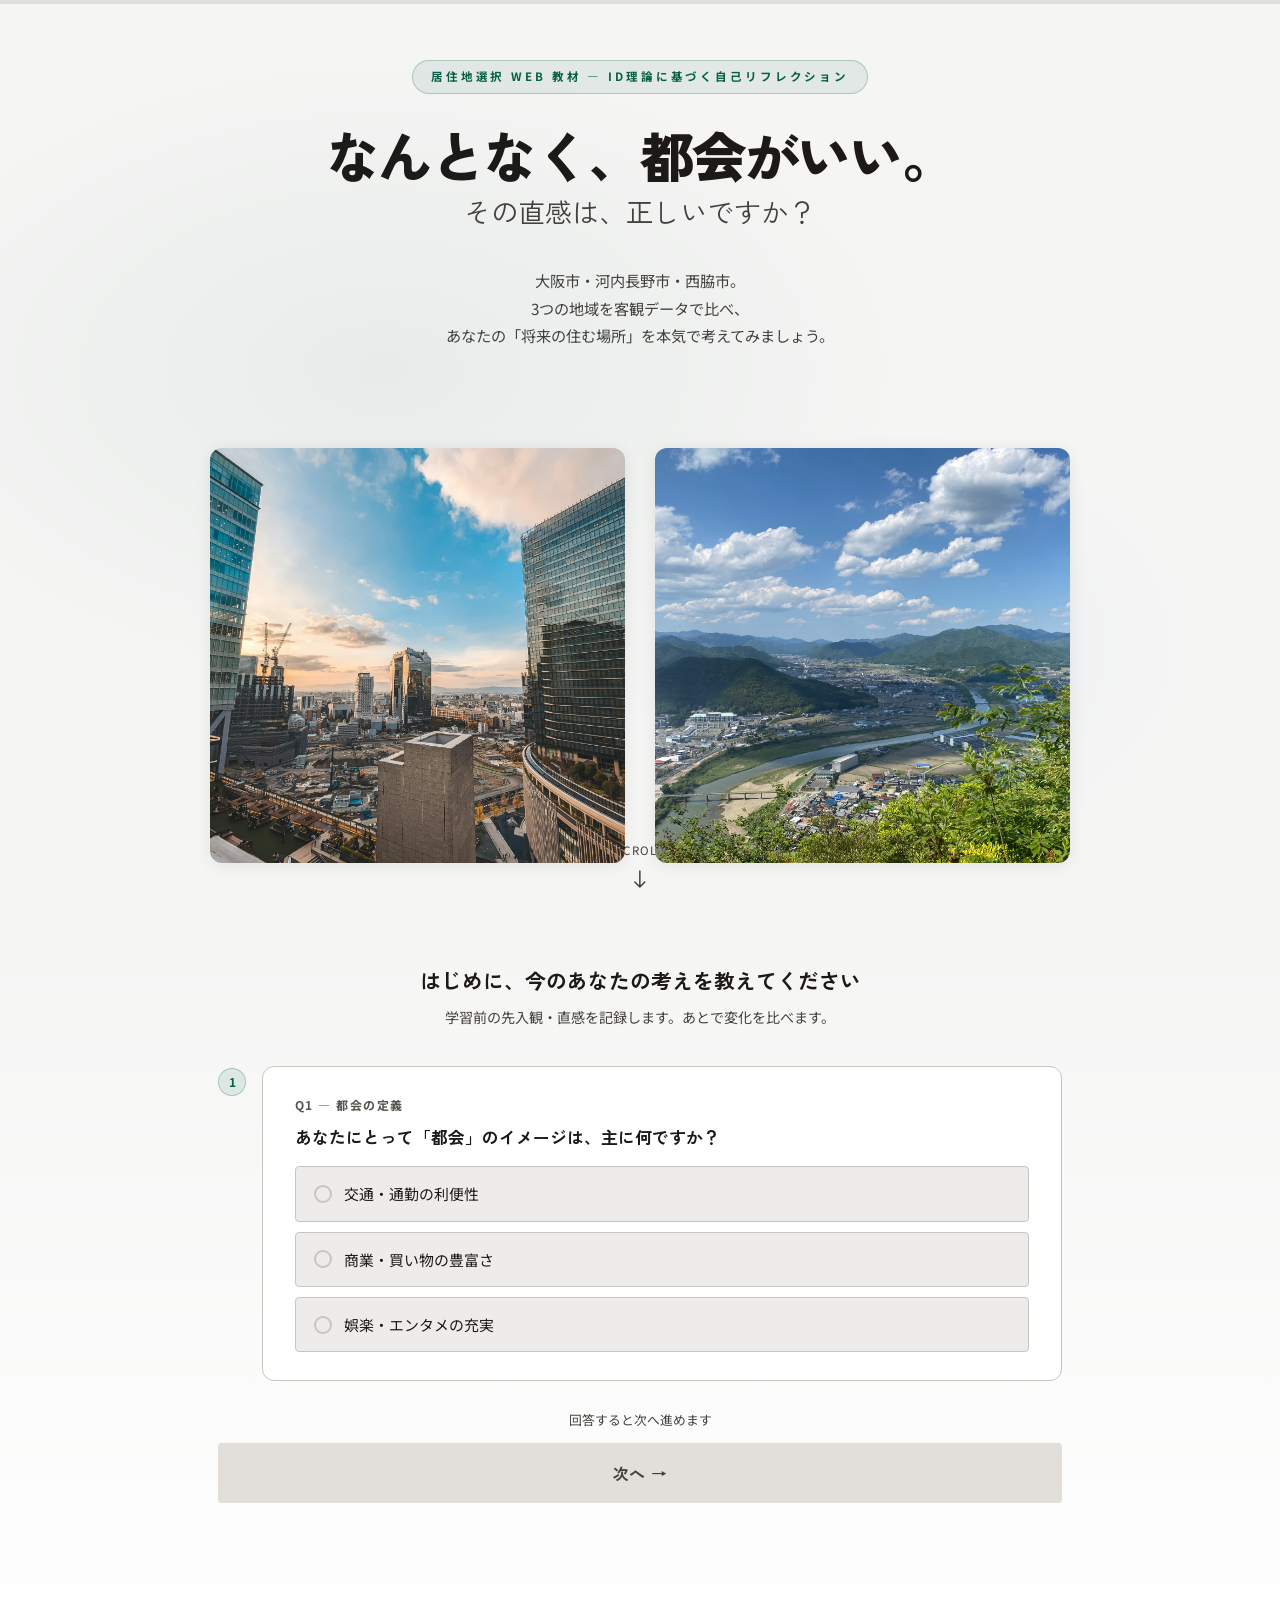
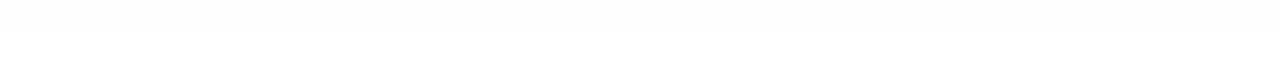
==== ch1.html @ da973bf9 "はじめてのコミット" ====
<!DOCTYPE html>
<html lang="ja">
<head>
<meta charset="UTF-8">
<meta name="viewport" content="width=device-width, initial-scale=1.0">
<title>第1章：3つの地域を知る | 居住地選択シミュレーション</title>
<link rel="stylesheet" href="style.css">
<style>
.timer-badge {
  display: inline-flex;
  align-items: center;
  gap: 6px;
  background: rgba(245,200,66,0.1);
  border: 1px solid rgba(245,200,66,0.3);
  color: var(--c-gold);
  font-size: 0.78rem;
  font-weight: 700;
  padding: 5px 14px;
  border-radius: 20px;
  margin-top: 14px;
}
#timer-count {
  font-family: 'Zen Kaku Gothic New', sans-serif;
  font-size: 1rem;
}

.city-detail-section { margin-bottom: 28px; }
.city-detail-section h3 {
  font-family: 'Zen Kaku Gothic New', sans-serif;
  font-size: 1rem;
  font-weight: 900;
  margin-bottom: 14px;
  display: flex;
  align-items: center;
  gap: 10px;
}
.dot-osaka { width:10px; height:10px; border-radius:50%; background:var(--c-osaka); flex-shrink:0; }
.dot-kawachi { width:10px; height:10px; border-radius:50%; background:var(--c-kawachi); flex-shrink:0; }
.dot-nishiwaki { width:10px; height:10px; border-radius:50%; background:var(--c-nishiwaki); flex-shrink:0; }

.stat-row {
  display: flex;
  align-items: center;
  gap: 10px;
  padding: 9px 0;
  border-bottom: 1px solid var(--c-border);
  font-size: 0.88rem;
}
.stat-row:last-child { border-bottom: none; }
.stat-row .s-label { color: var(--c-text-muted); font-size: 0.8rem; width: 120px; flex-shrink: 0; }
.stat-row .s-val { font-weight: 500; flex: 1; }
.stat-row .s-pill {
  font-size: 0.72rem;
  font-weight: 700;
  padding: 2px 10px;
  border-radius: 10px;
}
.pill-high { background: rgba(255,107,107,0.15); color: var(--c-accent2); }
.pill-mid  { background: rgba(78,205,196,0.15); color: var(--c-kawachi); }
.pill-low  { background: rgba(168,224,99,0.15); color: var(--c-nishiwaki); }

.section-divider {
  border: none;
  border-top: 1px solid var(--c-border);
  margin: 24px 0;
}

.progress-note {
  text-align: center;
  font-size: 0.8rem;
  color: var(--c-text-muted);
  margin-top: 16px;
}

.ch1-tabs {
  display: flex;
  gap: 8px;
  flex-wrap: wrap;
  margin-bottom: 16px;
}
.ch1-tab {
  padding: 7px 16px;
  background: var(--c-surface2);
  border: 1.5px solid var(--c-border);
  border-radius: 20px;
  color: var(--c-text-muted);
  font-size: 0.82rem;
  font-weight: 700;
  cursor: pointer;
  transition: all 0.2s;
}
.ch1-tab:hover { border-color: var(--c-accent); color: var(--c-accent); }
.ch1-tab.active {
  border-color: var(--c-accent);
  color: var(--c-accent);
  background: rgba(91,140,255,0.1);
}

.predict-result-box {
  border-radius: var(--r-sm);
  padding: 14px 18px;
  font-size: 0.9rem;
  line-height: 1.7;
  animation: fadeSlideIn 0.35s ease;
}
.predict-correct {
  background: rgba(62,201,176,0.1);
  border: 1px solid rgba(62,201,176,0.3);
}
.predict-incorrect {
  background: rgba(255,104,104,0.08);
  border: 1px solid rgba(255,104,104,0.2);
}
.predict-result-box .p-title {
  font-weight: 900;
  font-size: 0.95rem;
  margin-bottom: 6px;
}
.next-teaser {
  background: rgba(91,140,255,0.06);
  border: 1px solid rgba(91,140,255,0.2);
  border-radius: var(--r-sm);
  padding: 16px 20px;
  margin: 20px 0;
  font-size: 0.88rem;
  line-height: 1.75;
}
.next-teaser .nt-label {
  font-size: 0.72rem;
  font-weight: 700;
  letter-spacing: 0.1em;
  color: var(--c-accent);
  margin-bottom: 6px;
  text-transform: uppercase;
}
@keyframes fadeSlideIn {
  from { opacity: 0; transform: translateY(8px); }
  to   { opacity: 1; transform: translateY(0); }
}
</style>
</head>
<body>

<div class="progress-bar"><div class="progress-fill" style="width:16%"></div></div>

<div class="chapter-header">
  <div class="chapter-tag">Chapter 1</div>
  <h1 class="chapter-title">3つの地域を<span>フラットに知る</span></h1>
  <p class="chapter-desc">先入観を交えず、まずは客観的なデータを確認しましょう。</p>
  <div class="timer-badge">
    <svg width="14" height="14" viewBox="0 0 24 24" fill="none" stroke="currentColor" stroke-width="2"><circle cx="12" cy="12" r="10"/><polyline points="12 6 12 12 16 14"/></svg>
    <span>読了まで</span>
    <span id="timer-count">10</span>
    <span>秒</span>
  </div>
</div>

<div class="container">

  <!-- 直感クイズ -->
  <div class="card" id="predict-card">
    <div class="card-label">直感チェック — まず予測してみよう</div>
    <h3>3都市のうち、<strong>社会人の平均年収が最も高い</strong>のはどこだと思いますか？</h3>
    <p style="color:var(--c-text-muted);font-size:0.85rem;margin-bottom:16px;">データを見る前に、直感で答えてください。</p>
    <div class="quiz-options" id="predict-btns">
      <button class="quiz-btn" id="pred_osaka"><span class="quiz-icon"></span>大阪市</button>
      <button class="quiz-btn" id="pred_kawachi"><span class="quiz-icon"></span>河内長野市</button>
      <button class="quiz-btn" id="pred_nishiwaki"><span class="quiz-icon"></span>西脇市</button>
    </div>
    <div id="predict-result" style="display:none;margin-top:16px;" aria-live="polite" aria-atomic="true"></div>
  </div>

  <!-- CITY GRID -->
  <div class="city-grid" id="city-grid-section">
    <!-- 大阪市 -->
    <div class="city-card osaka">
      <h3>大阪市</h3>
      <span class="city-tag">都市型 — 利便性特化</span>
      <div class="city-stat"><span class="stat-label">人口</span><span class="stat-val">約281万人</span></div>
      <div class="city-stat"><span class="stat-label">家賃（1R）</span><span class="stat-val">約4.2万円</span></div>
      <div class="city-stat"><span class="stat-label">交通</span><span class="stat-val">電車 数分間隔</span></div>
      <div class="city-stat"><span class="stat-label">高齢化率</span><span class="stat-val">24.7%</span></div>
      <a href="https://www.city.osaka.lg.jp/" target="_blank" rel="noopener" class="city-link">
        大阪市公式HP
        <svg width="11" height="11" viewBox="0 0 24 24" fill="none" stroke="currentColor" stroke-width="2.5"><path d="M18 13v6a2 2 0 0 1-2 2H5a2 2 0 0 1-2-2V8a2 2 0 0 1 2-2h6M15 3h6v6M10 14L21 3"/></svg>
      </a>
    </div>

    <!-- 河内長野市 -->
    <div class="city-card kawachi">
      <h3>河内長野市</h3>
      <span class="city-tag">バランス型</span>
      <div class="city-stat"><span class="stat-label">人口</span><span class="stat-val">約9.6万人</span></div>
      <div class="city-stat"><span class="stat-label">家賃（1R）</span><span class="stat-val">約3.0万円</span></div>
      <div class="city-stat"><span class="stat-label">交通</span><span class="stat-val">主要駅まで30分</span></div>
      <div class="city-stat"><span class="stat-label">高齢化率</span><span class="stat-val">37.4%</span></div>
      <a href="https://www.city.kawachinagano.lg.jp/" target="_blank" rel="noopener" class="city-link">
        河内長野市公式HP
        <svg width="11" height="11" viewBox="0 0 24 24" fill="none" stroke="currentColor" stroke-width="2.5"><path d="M18 13v6a2 2 0 0 1-2 2H5a2 2 0 0 1-2-2V8a2 2 0 0 1 2-2h6M15 3h6v6M10 14L21 3"/></svg>
      </a>
    </div>

    <!-- 西脇市 -->
    <div class="city-card nishiwaki">
      <h3>西脇市</h3>
      <span class="city-tag">自然・環境重視型</span>
      <div class="city-stat"><span class="stat-label">人口</span><span class="stat-val">約3.7万人</span></div>
      <div class="city-stat"><span class="stat-label">家賃（1R）</span><span class="stat-val">約2.0万円</span></div>
      <div class="city-stat"><span class="stat-label">交通</span><span class="stat-val">車必須・高速バスあり</span></div>
      <div class="city-stat"><span class="stat-label">高齢化率</span><span class="stat-val">35.0%</span></div>
      <a href="https://www.city.nishiwaki.lg.jp/" target="_blank" rel="noopener" class="city-link">
        西脇市公式HP
        <svg width="11" height="11" viewBox="0 0 24 24" fill="none" stroke="currentColor" stroke-width="2.5"><path d="M18 13v6a2 2 0 0 1-2 2H5a2 2 0 0 1-2-2V8a2 2 0 0 1 2-2h6M15 3h6v6M10 14L21 3"/></svg>
      </a>
    </div>
  </div>

  <hr class="section-divider">

  <!-- 詳細比較 -->
  <div class="card">
    <div class="card-label">詳細比較</div>
    <h3>主要指標を並べてみると</h3>
    <table class="data-table">
      <thead>
        <tr>
          <th>指標</th>
          <th style="color:var(--c-osaka)">大阪市</th>
          <th style="color:var(--c-kawachi)">河内長野市</th>
          <th style="color:var(--c-nishiwaki)">西脇市</th>
        </tr>
      </thead>
      <tbody>
        <tr>
          <td>平均年収</td>
          <td>442万円</td>
          <td>486万円</td>
          <td>473万円</td>
        </tr>
        <tr>
          <td>家賃（1R目安）</td>
          <td>約4.2万円</td>
          <td>約3.0万円</td>
          <td>約2.0万円</td>
        </tr>
        <tr>
          <td>消費支出（年）</td>
          <td>181万円</td>
          <td>169万円</td>
          <td>136万円</td>
        </tr>
        <tr>
          <td>事業所数</td>
          <td>34,597社</td>
          <td>523社</td>
          <td>448社</td>
        </tr>
        <tr>
          <td>病院施設数</td>
          <td>173施設</td>
          <td>8施設</td>
          <td>2施設</td>
        </tr>
        <tr>
          <td>有効求人倍率</td>
          <td>—</td>
          <td>—</td>
          <td>1.79倍</td>
        </tr>
      </tbody>
    </table>
    <div class="callout">
      これはあくまで<strong>フラットな数字の羅列</strong>です。良い・悪いの判断はまだしないでください。次の章で、この数字が「生活」にどう影響するかを一緒に考えます。
    </div>
  </div>

  <!-- 財務比較チャート -->
  <div class="card">
    <div class="card-label">財務データ可視化</div>
    <h3>数字をグラフで見る</h3>
    <div class="ch1-tabs" id="ch1-tabs">
      <button class="ch1-tab active" data-metric="0">年収</button>
      <button class="ch1-tab" data-metric="1">月額家賃</button>
      <button class="ch1-tab" data-metric="2">消費支出（年）</button>
    </div>
    <div id="ch1-chart"></div>
    <p id="ch1-insight" style="font-size:0.8rem;color:var(--c-text-muted);margin-top:10px;line-height:1.7;border-left:2px solid var(--c-border);padding-left:12px;"></p>
  </div>

  <!-- 次章への好奇心テキスト -->
  <div class="next-teaser">
    <div class="nt-label">▶ 次の章で明かされること</div>
    <strong>「年収が高い都市 = 手元にお金が残る都市」は本当でしょうか？</strong><br>
    年収のランキングは分かりました。では<em>実際に使えるお金（可処分所得）</em>では、順位は同じでしょうか？次章で、多くの人が見落としている「逆転」が起きます。
  </div>

  <p class="progress-note" id="progress-note">直感クイズに答えると、または10秒後に次へ進めます</p>

  <button id="btn_to_ch2" class="btn-primary" disabled>
    第2章：お金について深く考える →
  </button>

</div><!-- /container -->

<script>
// ── localStorage チェック
const stored = localStorage.getItem('residence_study_log');
if (!stored) { window.location.href = 'index.html'; }

// ── ボタン解放管理
let timerDone = false;
let scrollDone = false;
let quizDone  = false;
let unlocked  = false;

function unlock() {
  if (unlocked) return;
  unlocked = true;
  const btn = document.getElementById('btn_to_ch2');
  btn.disabled = false;
  document.getElementById('progress-note').textContent = '次に進む準備ができました';
}

// 10秒カウントダウン（フォールバック）
let count = 10;
const display = document.getElementById('timer-count');
const interval = setInterval(() => {
  count--;
  display.textContent = count;
  if (count <= 0) {
    clearInterval(interval);
    timerDone = true;
    unlock();
  }
}, 1000);

// スクロール最下部検知
window.addEventListener('scroll', () => {
  if (scrollDone) return;
  if (window.innerHeight + window.scrollY >= document.body.offsetHeight - 10) {
    scrollDone = true;
    clearInterval(interval);
    document.getElementById('timer-count').textContent = '0';
    unlock();
  }
});

// ── 直感クイズ（年収予測）
const CORRECT_PRED = 'pred_kawachi';
document.querySelectorAll('#predict-btns .quiz-btn').forEach(btn => {
  btn.addEventListener('click', () => {
    const isCorrect = (btn.id === CORRECT_PRED);

    // ボタン全無効化＆正解マーク
    document.querySelectorAll('#predict-btns .quiz-btn').forEach(b => {
      b.disabled = true;
      if (b.id === CORRECT_PRED) {
        b.classList.add('correct');
        b.querySelector('.quiz-icon').textContent = '○';
      } else if (b.id === btn.id && !isCorrect) {
        b.classList.add('incorrect');
        b.querySelector('.quiz-icon').textContent = '×';
      }
    });

    // 結果メッセージ表示
    const resEl = document.getElementById('predict-result');
    resEl.style.display = 'block';
    if (isCorrect) {
      resEl.innerHTML = `<div class="predict-result-box predict-correct">
        <div class="p-title">正解！ その通りです。</div>
        河内長野市の平均年収は <strong>486万円</strong> で3都市最高。大阪市（442万円）を上回っています。<br>
        <span style="color:var(--c-text-muted);font-size:0.85rem;">「都会＝高収入」という先入観は、すでに崩れましたか？</span>
      </div>`;
    } else {
      resEl.innerHTML = `<div class="predict-result-box predict-incorrect">
        <div class="p-title">実は… 河内長野市が486万円で最高！</div>
        大阪市は <strong>442万円で3都市中最下位</strong> です。驚きませんか？<br>
        <span style="color:var(--c-text-muted);font-size:0.85rem;">「都会が一番稼げる」は必ずしも正しくありません。次の章でさらに深く掘り下げます。</span>
      </div>`;
    }

    // クイズ完了 → ボタン解放
    quizDone = true;
    clearInterval(interval);
    document.getElementById('timer-count').textContent = '0';
    unlock();
  });
});

// ── 財務比較チャート
const CH1_METRICS = [
  {
    unit: '万円',
    insight: '河内長野市が3都市で最も年収が高い（486万円）。大阪市（442万円）より約44万円多い。ただし年収だけで豊かさは測れません。次の章で確認します。',
    cities: [
      { name: '大阪市', val: 442, color: 'var(--c-osaka)' },
      { name: '河内長野市', val: 486, color: 'var(--c-kawachi)' },
      { name: '西脇市', val: 473, color: 'var(--c-nishiwaki)' }
    ]
  },
  {
    unit: '万円/月',
    insight: '大阪市の家賃（4.2万）は西脇市（2.0万）の約2倍。年換算で約26万円の差になります。',
    cities: [
      { name: '大阪市', val: 4.2, color: 'var(--c-osaka)' },
      { name: '河内長野市', val: 3.0, color: 'var(--c-kawachi)' },
      { name: '西脇市', val: 2.0, color: 'var(--c-nishiwaki)' }
    ]
  },
  {
    unit: '万円/年',
    insight: '大阪市の年間消費支出（181万円）は西脇市（136万円）より45万円多い。「都会の生活コスト」の大きさが数字に表れています。',
    cities: [
      { name: '大阪市', val: 181, color: 'var(--c-osaka)' },
      { name: '河内長野市', val: 169, color: 'var(--c-kawachi)' },
      { name: '西脇市', val: 136, color: 'var(--c-nishiwaki)' }
    ]
  }
];

function renderCh1Chart(idx) {
  const m = CH1_METRICS[idx];
  const max = Math.max(...m.cities.map(c => c.val));
  const el = document.getElementById('ch1-chart');
  el.innerHTML = m.cities.map(c => {
    const pct = Math.round((c.val / max) * 100);
    return `<div style="margin-bottom:14px">
      <div style="display:flex;justify-content:space-between;font-size:0.82rem;margin-bottom:5px">
        <span style="color:${c.color};font-weight:700">${c.name}</span>
        <span style="font-weight:700;color:var(--c-text)">${c.val} ${m.unit}</span>
      </div>
      <div style="height:12px;background:var(--c-border);border-radius:6px;overflow:hidden">
        <div style="height:100%;background:${c.color};border-radius:6px;width:0;transition:width 0.8s cubic-bezier(.23,1,.32,1)" data-target="${pct}"></div>
      </div>
    </div>`;
  }).join('');
  document.getElementById('ch1-insight').textContent = m.insight;
  setTimeout(() => {
    el.querySelectorAll('[data-target]').forEach(b => { b.style.width = b.dataset.target + '%'; });
  }, 50);
}

document.querySelectorAll('.ch1-tab').forEach(btn => {
  btn.addEventListener('click', () => {
    document.querySelectorAll('.ch1-tab').forEach(b => b.classList.remove('active'));
    btn.classList.add('active');
    renderCh1Chart(parseInt(btn.dataset.metric));
  });
});
renderCh1Chart(0);

// ── 遷移
document.getElementById('btn_to_ch2').addEventListener('click', () => {
  window.location.href = 'ch2.html';
});
</script>
</body>
</html>
---- style.css ----
@import url('https://fonts.googleapis.com/css2?family=Noto+Sans+JP:wght@300;400;500;700&family=Zen+Kaku+Gothic+New:wght@400;700;900&display=swap');

:root {
  --c-bg: #F5F5F4;
  --c-surface: #FFFFFF;
  --c-surface2: #EEECEA;
  --c-border: #E2DFDB;
  --c-border-bright: #C9C5BF;
  --c-text: #1C1917;              /* コントラスト比 14.8:1 */
  --c-text-muted: #44403C;        /* コントラスト比 7.2:1 */
  --c-text-bright: #1C1917;
  --c-text-bright-muted: #57534E;
  --c-accent: #065F46;            /* 深みのあるエメラルド — コントラスト比 4.9:1 */
  --c-accent2: #DC2626;           /* 赤 — エラー・不正解 */
  --c-accent3: #059669;           /* 緑 — 正解・完了 */
  --c-cta-bright: #065F46;
  --c-cta-bright-alt: #7C3AED;
  --c-osaka: #1D4ED8;             /* 濃紺 — 色覚特性対応 */
  --c-kawachi: #B45309;           /* ダークアンバー — 色覚特性対応 */
  --c-nishiwaki: #7C3AED;         /* バイオレット — 色覚特性対応 */
  --c-gold: #B45309;
  --r: 12px;
  --r-sm: 4px;
  --shadow: 0 2px 16px rgba(28,25,23,0.08);
}

*, *::before, *::after { box-sizing: border-box; margin: 0; padding: 0; }

html { font-size: 16px; scroll-behavior: smooth; }

body {
  background: var(--c-bg);
  color: var(--c-text);
  font-family: 'Noto Sans JP', sans-serif;
  font-weight: 400;
  line-height: 1.7;
  min-height: 100vh;
}

/* ── PROGRESS BAR ── */
.progress-bar {
  position: fixed;
  top: 0; left: 0;
  width: 100%;
  height: 4px;
  background: var(--c-border);
  z-index: 100;
}
.progress-fill {
  height: 100%;
  background: linear-gradient(90deg, var(--c-accent), var(--c-accent3));
  transition: width 0.6s ease;
}

/* ── CHAPTER HEADER ── */
.chapter-header {
  padding: 80px 0 40px;
  text-align: center;
}
.chapter-tag {
  display: inline-block;
  font-family: 'Zen Kaku Gothic New', sans-serif;
  font-size: 0.7rem;
  font-weight: 700;
  letter-spacing: 0.2em;
  text-transform: uppercase;
  color: var(--c-accent);
  border: 1px solid var(--c-accent);
  padding: 4px 14px;
  border-radius: 20px;
  margin-bottom: 16px;
}
.chapter-title {
  font-family: 'Zen Kaku Gothic New', sans-serif;
  font-size: clamp(1.6rem, 4vw, 2.6rem);
  font-weight: 900;
  line-height: 1.3;
  letter-spacing: -0.02em;
}
.chapter-title span { color: var(--c-accent); }
.chapter-desc {
  color: var(--c-text-muted);
  font-size: 0.95rem;
  margin-top: 12px;
  max-width: 700px;
  margin-left: auto;
  margin-right: auto;
}

/* ── CONTAINER ── */
.container {
  max-width: 900px;
  margin: 0 auto;
  padding: 0 28px 80px;
}

/* ── CARD ── */
.card {
  background: var(--c-surface);
  border: 1.5px solid var(--c-border-bright);
  border-radius: var(--r);
  padding: 28px 32px;
  margin-bottom: 20px;
}
.card-label {
  font-size: 0.75rem;
  font-weight: 700;
  letter-spacing: 0.12em;
  text-transform: uppercase;
  color: var(--c-text-bright-muted);
  margin-bottom: 10px;
}
.card h3 {
  font-family: 'Zen Kaku Gothic New', sans-serif;
  font-size: 1.05rem;
  font-weight: 700;
  margin-bottom: 16px;
  line-height: 1.5;
  color: var(--c-text-bright);
}

/* ── RADIO GROUP ── */
.radio-group {
  display: flex;
  flex-direction: column;
  gap: 10px;
}
.radio-option {
  display: flex;
  align-items: center;
  gap: 12px;
  padding: 14px 18px;
  background: var(--c-surface2);
  border: 1.5px solid var(--c-border-bright);
  border-radius: var(--r-sm);
  cursor: pointer;
  transition: all 0.2s ease;
  font-size: 0.93rem;
  color: var(--c-text);
}
.radio-option:hover {
  border-color: var(--c-accent);
  border-width: 2px;
  background: rgba(6,95,70,0.05);
  color: var(--c-text);
}
/* visually hidden but keyboard accessible — NOT display:none */
.radio-option input[type="radio"] {
  position: absolute;
  opacity: 0;
  width: 1px;
  height: 1px;
  margin: -1px;
  overflow: hidden;
  clip: rect(0 0 0 0);
  white-space: nowrap;
}
/* show focus ring on the label when the hidden radio is focused */
.radio-option:focus-within {
  border-color: var(--c-accent);
  border-width: 2.5px;
  outline: 3px solid rgba(6,95,70,0.35);
  outline-offset: 3px;
}
.radio-dot {
  width: 18px; height: 18px;
  border-radius: 50%;
  border: 2px solid var(--c-border-bright);
  flex-shrink: 0;
  display: flex; align-items: center; justify-content: center;
  transition: all 0.2s ease;
}
.radio-option:hover .radio-dot {
  border-color: var(--c-accent);
}
.radio-option.selected {
  border-color: var(--c-accent);
  border-width: 2px;
  background: rgba(6,95,70,0.07);
  color: var(--c-text);
}
.radio-option.selected .radio-dot {
  border-color: var(--c-accent);
  background: var(--c-accent);
}
.radio-option.selected .radio-dot::after {
  content: '';
  width: 6px; height: 6px;
  border-radius: 50%;
  background: #fff;
  display: block;
}

/* ── TEXTAREA ── */
.textarea-field {
  width: 100%;
  background: var(--c-surface2);
  border: 1.5px solid var(--c-border);
  border-radius: var(--r-sm);
  color: var(--c-text);
  font-family: 'Noto Sans JP', sans-serif;
  font-size: 0.93rem;
  padding: 14px 18px;
  resize: vertical;
  min-height: 100px;
  outline: none;
  transition: border-color 0.2s;
  line-height: 1.7;
}
.textarea-field:focus { border-color: var(--c-accent); }
.textarea-field::placeholder { color: var(--c-text-muted); }

/* ── SLIDER ── */
.slider-wrap {
  margin-top: 8px;
}
.slider-labels {
  display: flex;
  justify-content: space-between;
  font-size: 0.78rem;
  color: var(--c-text-muted);
  margin-bottom: 8px;
}
input[type="range"] {
  width: 100%;
  appearance: none;
  height: 6px;
  background: var(--c-border);
  border-radius: 3px;
  outline: none;
  cursor: pointer;
}
input[type="range"]::-webkit-slider-thumb {
  appearance: none;
  width: 20px; height: 20px;
  border-radius: 50%;
  background: var(--c-accent);
  cursor: pointer;
  box-shadow: 0 0 0 4px rgba(91,140,255,0.2);
}
.slider-value {
  text-align: center;
  font-size: 1.1rem;
  font-weight: 700;
  color: var(--c-accent);
  margin-top: 8px;
}

/* ── BUTTONS ── */
.btn-primary {
  display: block;
  width: 100%;
  padding: 18px;
  background: var(--c-border);
  color: var(--c-text-muted);
  border: none;
  border-radius: var(--r-sm);
  font-family: 'Zen Kaku Gothic New', sans-serif;
  font-size: 1rem;
  font-weight: 700;
  cursor: not-allowed;
  transition: all 0.25s ease;
  letter-spacing: 0.04em;
  margin-top: 12px;
}
.btn-primary:not(:disabled) {
  background: var(--c-cta-bright);
  color: var(--c-bg);
  cursor: pointer;
}
.btn-primary:hover:not(:disabled) {
  background: #047857;
  transform: translateY(-2px);
  box-shadow: 0 8px 24px rgba(6,95,70,0.35);
}
.btn-primary:disabled {
  background: var(--c-border);
  color: var(--c-text-muted);
  cursor: not-allowed;
  transform: none;
  box-shadow: none;
}

/* ── CITY GRID ── */
.city-grid {
  display: grid;
  grid-template-columns: repeat(3, 1fr);
  gap: 14px;
  margin-bottom: 20px;
}
@media (max-width: 600px) {
  .city-grid { grid-template-columns: 1fr; }
}
.city-card {
  background: var(--c-surface);
  border: 1px solid var(--c-border);
  border-radius: var(--r);
  padding: 22px 20px;
  transition: transform 0.2s, box-shadow 0.2s;
}
.city-card:hover {
  transform: translateY(-3px);
  box-shadow: var(--shadow);
}
.city-card.osaka { border-top: 3px solid var(--c-osaka); }
.city-card.kawachi { border-top: 3px solid var(--c-kawachi); }
.city-card.nishiwaki { border-top: 3px solid var(--c-nishiwaki); }
.city-card h3 {
  font-family: 'Zen Kaku Gothic New', sans-serif;
  font-size: 1rem;
  font-weight: 900;
  margin-bottom: 4px;
}
.city-tag {
  font-size: 0.72rem;
  font-weight: 700;
  letter-spacing: 0.08em;
  padding: 3px 10px;
  border-radius: 12px;
  display: inline-block;
  margin-bottom: 14px;
}
.osaka .city-tag { background: rgba(29,78,216,0.1); color: var(--c-osaka); }
.kawachi .city-tag { background: rgba(180,83,9,0.1); color: var(--c-kawachi); }
.nishiwaki .city-tag { background: rgba(124,58,237,0.1); color: var(--c-nishiwaki); }
.city-stat {
  display: flex;
  align-items: baseline;
  gap: 4px;
  margin-bottom: 8px;
  font-size: 0.85rem;
}
.city-stat .stat-label { color: var(--c-text-muted); font-size: 0.78rem; flex-shrink: 0; }
.city-stat .stat-val { font-weight: 700; font-size: 0.95rem; }
.city-link {
  display: inline-flex;
  align-items: center;
  gap: 4px;
  font-size: 0.78rem;
  color: var(--c-accent);
  text-decoration: none;
  margin-top: 8px;
  transition: opacity 0.2s;
}
.city-link:hover { opacity: 0.7; }

/* ── QUIZ ── */
.quiz-options {
  display: flex;
  flex-direction: column;
  gap: 10px;
}
.quiz-btn {
  padding: 14px 20px;
  background: var(--c-surface2);
  border: 1.5px solid var(--c-border-bright);
  border-radius: var(--r-sm);
  color: var(--c-text);
  font-family: 'Noto Sans JP', sans-serif;
  font-size: 0.95rem;
  cursor: pointer;
  text-align: left;
  transition: all 0.2s;
  display: flex;
  align-items: center;
  gap: 12px;
}
.quiz-btn:hover:not(:disabled) {
  border-color: var(--c-accent);
  border-width: 2px;
  background: rgba(6,95,70,0.07);
}
.quiz-btn.correct {
  border-color: var(--c-accent3);
  border-width: 2px;
  background: rgba(5,150,105,0.1);
  color: var(--c-accent3);
}
.quiz-btn.incorrect {
  border-color: var(--c-accent2);
  border-width: 2px;
  background: rgba(220,38,38,0.07);
  color: var(--c-accent2);
}
.quiz-btn:disabled { cursor: default; }
.quiz-icon { font-size: 1.2rem; flex-shrink: 0; }

/* ── REVEAL SECTION ── */
.reveal-section {
  display: none;
  animation: fadeIn 0.5s ease forwards;
}
@keyframes fadeIn {
  from { opacity: 0; transform: translateY(12px); }
  to   { opacity: 1; transform: translateY(0); }
}

/* ── DATA TABLE ── */
.data-table {
  width: 100%;
  border-collapse: collapse;
  font-size: 0.88rem;
  margin: 16px 0;
}
.data-table th {
  padding: 10px 14px;
  text-align: left;
  background: var(--c-surface2);
  color: var(--c-text-muted);
  font-weight: 700;
  font-size: 0.78rem;
  letter-spacing: 0.06em;
  border-bottom: 1px solid var(--c-border);
}
.data-table td {
  padding: 12px 14px;
  border-bottom: 1px solid var(--c-border);
}
.data-table tr:last-child td { border-bottom: none; }
.data-table .highlight {
  color: var(--c-gold);
  font-weight: 700;
}

/* ── CALLOUT ── */
.callout {
  border-left: 3px solid var(--c-accent);
  background: rgba(6,95,70,0.06);
  padding: 16px 20px;
  border-radius: 0 var(--r-sm) var(--r-sm) 0;
  font-size: 0.92rem;
  margin: 16px 0;
  line-height: 1.7;
}
.callout strong { color: var(--c-accent); }

/* ── COMPARISON TABLE (Ch4) ── */
.comp-table {
  width: 100%;
  border-collapse: collapse;
  font-size: 0.85rem;
  margin: 12px 0;
}
.comp-table th {
  padding: 10px 12px;
  font-size: 0.78rem;
  font-weight: 700;
  letter-spacing: 0.06em;
  color: var(--c-text);
  border-bottom: 1px solid var(--c-border);
  text-align: center;
}
.comp-table th.osaka-h { background: rgba(29,78,216,0.12); color: var(--c-osaka); }
.comp-table th.kawachi-h { background: rgba(180,83,9,0.12); color: var(--c-kawachi); }
.comp-table th.nishiwaki-h { background: rgba(124,58,237,0.12); color: var(--c-nishiwaki); }
.comp-table td {
  padding: 11px 12px;
  border-bottom: 1px solid var(--c-border);
  text-align: center;
  vertical-align: middle;
}
.comp-table td:first-child {
  text-align: left;
  color: var(--c-text-muted);
  font-size: 0.8rem;
  font-weight: 700;
  white-space: nowrap;
}
.star { color: var(--c-gold); font-size: 0.85rem; letter-spacing: -1px; }

/* ── SCENARIO CARD ── */
.scenario-cards {
  display: grid;
  grid-template-columns: repeat(3,1fr);
  gap: 12px;
  margin: 14px 0;
}
@media (max-width: 600px) { .scenario-cards { grid-template-columns: 1fr; } }
.scenario-card {
  background: var(--c-surface2);
  border: 1px solid var(--c-border);
  border-radius: var(--r-sm);
  padding: 16px;
  font-size: 0.83rem;
  line-height: 1.6;
}
.scenario-card .sc-city {
  font-family: 'Zen Kaku Gothic New', sans-serif;
  font-weight: 900;
  font-size: 0.92rem;
  margin-bottom: 8px;
}
.scenario-card.osaka { border-top: 2px solid var(--c-osaka); }
.scenario-card.sc-city.osaka { color: var(--c-osaka); }
.scenario-card.kawachi { border-top: 2px solid var(--c-kawachi); }
.scenario-card.nishiwaki { border-top: 2px solid var(--c-nishiwaki); }

/* ── PROFILE SECTION ── */
.profile-cards {
  display: grid;
  grid-template-columns: repeat(3,1fr);
  gap: 12px;
  margin: 14px 0;
}
@media (max-width:600px) { .profile-cards { grid-template-columns: 1fr; } }
.profile-card {
  background: var(--c-surface2);
  border: 1px solid var(--c-border);
  border-radius: var(--r-sm);
  padding: 18px;
  font-size: 0.83rem;
  line-height: 1.6;
}
.profile-card h4 {
  font-family: 'Zen Kaku Gothic New', sans-serif;
  font-weight: 900;
  font-size: 0.9rem;
  margin-bottom: 8px;
}
.profile-card.osaka { border-top: 2px solid var(--c-osaka); }
.profile-card.kawachi { border-top: 2px solid var(--c-kawachi); }
.profile-card.nishiwaki { border-top: 2px solid var(--c-nishiwaki); }
.pc-osaka { color: var(--c-osaka); }
.pc-kawachi { color: var(--c-kawachi); }
.pc-nishiwaki { color: var(--c-nishiwaki); }

/* ── SCALE BUTTONS ── */
.scale-group {
  display: flex;
  gap: 8px;
  flex-wrap: wrap;
  margin-top: 8px;
}
.scale-btn {
  flex: 1;
  min-width: 52px;
  padding: 12px 6px;
  background: var(--c-surface2);
  border: 1.5px solid var(--c-border);
  border-radius: var(--r-sm);
  color: var(--c-text-muted);
  font-family: 'Zen Kaku Gothic New', sans-serif;
  font-size: 1rem;
  font-weight: 700;
  cursor: pointer;
  text-align: center;
  transition: all 0.2s;
}
.scale-btn:hover { border-color: var(--c-accent); color: var(--c-accent); }
.scale-btn.selected {
  border-color: var(--c-accent);
  border-width: 2px;
  background: rgba(6,95,70,0.1);
  color: var(--c-accent);
}

/* ── COMPLETE PAGE ── */
.complete-hero {
  text-align: center;
  padding: 60px 20px 40px;
}
.complete-icon {
  font-size: 4rem;
  margin-bottom: 20px;
  display: block;
  animation: pop 0.5s cubic-bezier(0.175, 0.885, 0.32, 1.275);
}
@keyframes pop {
  0% { transform: scale(0); opacity:0; }
  100% { transform: scale(1); opacity:1; }
}
.before-after {
  display: grid;
  grid-template-columns: 1fr 1fr;
  gap: 14px;
  margin: 14px 0;
}
@media (max-width:560px) { .before-after { grid-template-columns: 1fr; } }
.ba-card {
  background: var(--c-surface2);
  border: 1px solid var(--c-border);
  border-radius: var(--r-sm);
  padding: 18px;
  font-size: 0.88rem;
}
.ba-card h4 {
  font-size: 0.75rem;
  font-weight: 700;
  letter-spacing: 0.1em;
  text-transform: uppercase;
  color: var(--c-text-muted);
  margin-bottom: 10px;
}
.ba-value {
  font-family: 'Zen Kaku Gothic New', sans-serif;
  font-size: 1.1rem;
  font-weight: 900;
  color: var(--c-text);
}
.ba-value.after { color: var(--c-accent3); }
.data-export-btn {
  display: block;
  width: 100%;
  padding: 16px;
  background: transparent;
  border: 1.5px solid var(--c-border);
  border-radius: var(--r-sm);
  color: var(--c-text-muted);
  font-family: 'Noto Sans JP', sans-serif;
  font-size: 0.88rem;
  cursor: pointer;
  text-align: center;
  transition: all 0.2s;
  margin-top: 12px;
}
.data-export-btn:hover {
  border-color: var(--c-accent);
  color: var(--c-accent);
}

/* ── BAR CHART ── */
.bar-chart {
  margin: 18px 0;
  display: flex;
  flex-direction: column;
  gap: 14px;
}
.bar-row { display: flex; flex-direction: column; gap: 4px; }
.bar-meta {
  display: flex;
  justify-content: space-between;
  font-size: 0.82rem;
}
.bar-name { color: var(--c-text-muted); }
.bar-amount { font-weight: 700; }
.bar-track {
  height: 10px;
  background: var(--c-border);
  border-radius: 5px;
  overflow: hidden;
}
.bar-fill {
  height: 100%;
  border-radius: 5px;
  transition: width 0.8s cubic-bezier(.23,1,.32,1);
}

/* ── ACCESSIBILITY ── */

/* Visible focus ring for keyboard navigation */
:focus-visible {
  outline: 3px solid var(--c-accent);
  outline-offset: 3px;
  border-radius: var(--r-sm);
}
button:focus-visible, a:focus-visible, input:focus-visible, textarea:focus-visible, select:focus-visible {
  outline: 3px solid var(--c-accent);
  outline-offset: 2px;
}

/* Remove animations for users who prefer reduced motion */
@media (prefers-reduced-motion: reduce) {
  *, *::before, *::after {
    animation-duration: 0.01ms !important;
    animation-iteration-count: 1 !important;
    transition-duration: 0.01ms !important;
  }
}
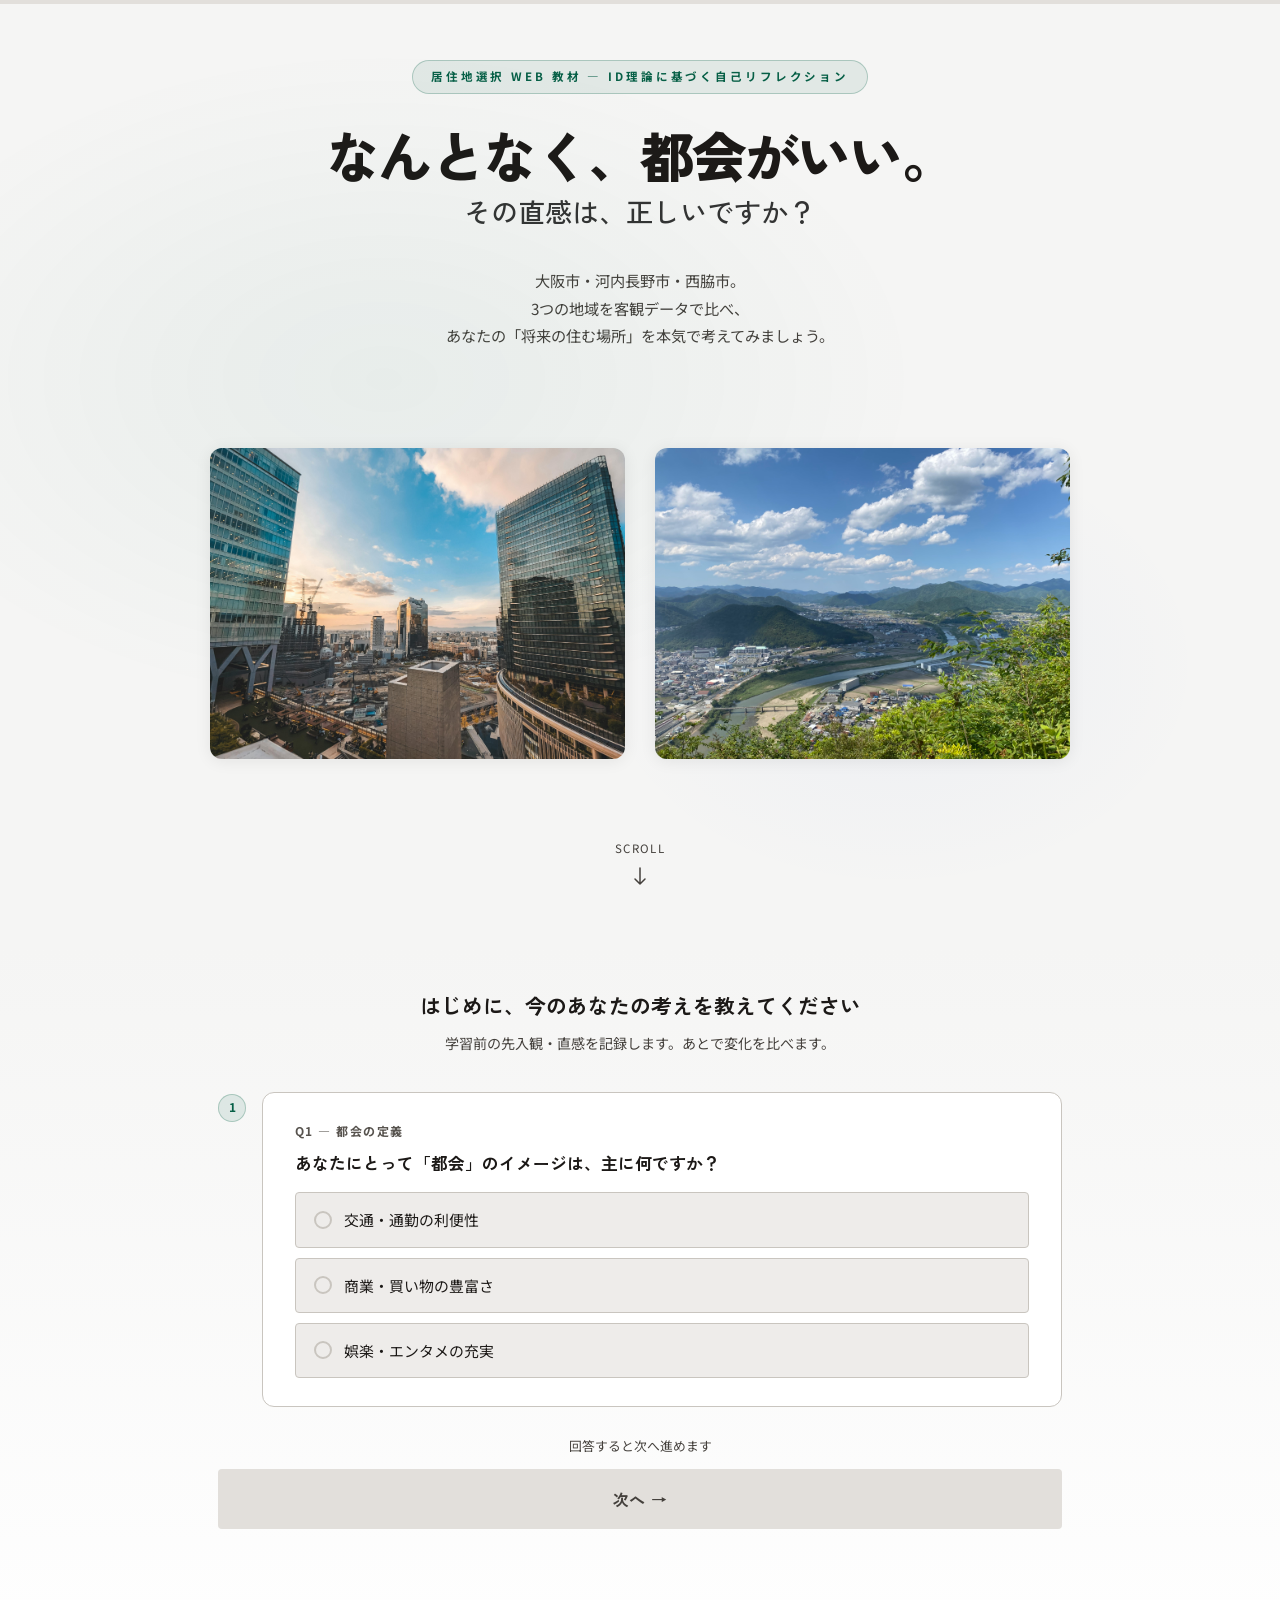
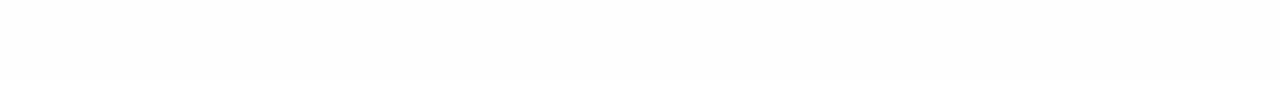
==== commit a2bd51ef: "修正：色の一括更新、GAS送信機能の実装、UIの改善" ====
--- a/ch1.html
+++ b/ch1.html
@@ -56,8 +56,8 @@
   border-radius: 10px;
 }
 .pill-high { background: rgba(255,107,107,0.15); color: var(--c-accent2); }
-.pill-mid  { background: rgba(78,205,196,0.15); color: var(--c-kawachi); }
-.pill-low  { background: rgba(168,224,99,0.15); color: var(--c-nishiwaki); }
+.pill-mid  { background: rgba(27,106,50,0.15); color: var(--c-kawachi); }
+.pill-low  { background: rgba(194,65,12,0.15); color: var(--c-nishiwaki); }
 
 .section-divider {
   border: none;
@@ -147,11 +147,11 @@
   <div class="chapter-tag">Chapter 1</div>
   <h1 class="chapter-title">3つの地域を<span>フラットに知る</span></h1>
   <p class="chapter-desc">先入観を交えず、まずは客観的なデータを確認しましょう。</p>
-  <div class="timer-badge">
+  <div class="timer-badge" id="timer-badge">
     <svg width="14" height="14" viewBox="0 0 24 24" fill="none" stroke="currentColor" stroke-width="2"><circle cx="12" cy="12" r="10"/><polyline points="12 6 12 12 16 14"/></svg>
-    <span>読了まで</span>
+    <span id="timer-label">読了まで</span>
     <span id="timer-count">10</span>
-    <span>秒</span>
+    <span id="timer-unit">秒</span>
   </div>
 </div>
 
@@ -171,7 +171,7 @@
   </div>
 
   <!-- CITY GRID -->
-  <div class="city-grid" id="city-grid-section">
+  <div class="city-grid" id="city-grid-section" style="display:none">
     <!-- 大阪市 -->
     <div class="city-card osaka">
       <h3>大阪市</h3>
@@ -215,10 +215,10 @@
     </div>
   </div>
 
-  <hr class="section-divider">
+  <hr class="section-divider" id="detail-divider" style="display:none">
 
   <!-- 詳細比較 -->
-  <div class="card">
+  <div class="card" id="detail-card" style="display:none">
     <div class="card-label">詳細比較</div>
     <h3>主要指標を並べてみると</h3>
     <table class="data-table">
@@ -291,7 +291,7 @@
   <div class="next-teaser">
     <div class="nt-label">▶ 次の章で明かされること</div>
     <strong>「年収が高い都市 = 手元にお金が残る都市」は本当でしょうか？</strong><br>
-    年収のランキングは分かりました。では<em>実際に使えるお金（可処分所得）</em>では、順位は同じでしょうか？次章で、多くの人が見落としている「逆転」が起きます。
+    年収のランキングは分かりました。では、なぜこれほどの逆転現象が起きるのか？次章でその<em>「生活コストのカラクリ」</em>を深掘りします。
   </div>
 
   <p class="progress-note" id="progress-note">直感クイズに答えると、または10秒後に次へ進めます</p>
@@ -319,6 +319,9 @@
   const btn = document.getElementById('btn_to_ch2');
   btn.disabled = false;
   document.getElementById('progress-note').textContent = '次に進む準備ができました';
+  document.getElementById('timer-label').textContent = '';
+  document.getElementById('timer-count').textContent = '読了完了';
+  document.getElementById('timer-unit').textContent = '';
 }
 
 // 10秒カウントダウン（フォールバック）
@@ -330,6 +333,9 @@
   if (count <= 0) {
     clearInterval(interval);
     timerDone = true;
+    document.getElementById('city-grid-section').style.display = '';
+    document.getElementById('detail-divider').style.display = '';
+    document.getElementById('detail-card').style.display = '';
     unlock();
   }
 }, 1000);
@@ -341,6 +347,9 @@
     scrollDone = true;
     clearInterval(interval);
     document.getElementById('timer-count').textContent = '0';
+    document.getElementById('city-grid-section').style.display = '';
+    document.getElementById('detail-divider').style.display = '';
+    document.getElementById('detail-card').style.display = '';
     unlock();
   }
 });
@@ -379,6 +388,11 @@
         <span style="color:var(--c-text-muted);font-size:0.85rem;">「都会が一番稼げる」は必ずしも正しくありません。次の章でさらに深く掘り下げます。</span>
       </div>`;
     }
+
+    // データセクション表示
+    document.getElementById('city-grid-section').style.display = '';
+    document.getElementById('detail-divider').style.display = '';
+    document.getElementById('detail-card').style.display = '';
 
     // クイズ完了 → ボタン解放
     quizDone = true;
--- a/style.css
+++ b/style.css
@@ -15,9 +15,9 @@
   --c-accent3: #059669;           /* 緑 — 正解・完了 */
   --c-cta-bright: #065F46;
   --c-cta-bright-alt: #7C3AED;
-  --c-osaka: #1D4ED8;             /* 濃紺 — 色覚特性対応 */
-  --c-kawachi: #B45309;           /* ダークアンバー — 色覚特性対応 */
-  --c-nishiwaki: #7C3AED;         /* バイオレット — 色覚特性対応 */
+  --c-osaka: #0055CC;             /* アーバン・ディープブルー — コントラスト比 5.2:1 */
+  --c-kawachi: #1B6A32;           /* フォレスト・ダークグリーン — コントラスト比 4.8:1 */
+  --c-nishiwaki: #C2410C;         /* テラコッタ・バーン — コントラスト比 4.6:1 */
   --c-gold: #B45309;
   --r: 12px;
   --r-sm: 4px;
@@ -320,9 +320,9 @@
   display: inline-block;
   margin-bottom: 14px;
 }
-.osaka .city-tag { background: rgba(29,78,216,0.1); color: var(--c-osaka); }
-.kawachi .city-tag { background: rgba(180,83,9,0.1); color: var(--c-kawachi); }
-.nishiwaki .city-tag { background: rgba(124,58,237,0.1); color: var(--c-nishiwaki); }
+.osaka .city-tag { background: rgba(0,85,204,0.1); color: var(--c-osaka); }
+.kawachi .city-tag { background: rgba(27,106,50,0.1); color: var(--c-kawachi); }
+.nishiwaki .city-tag { background: rgba(194,65,12,0.1); color: var(--c-nishiwaki); }
 .city-stat {
   display: flex;
   align-items: baseline;
@@ -450,9 +450,9 @@
   border-bottom: 1px solid var(--c-border);
   text-align: center;
 }
-.comp-table th.osaka-h { background: rgba(29,78,216,0.12); color: var(--c-osaka); }
-.comp-table th.kawachi-h { background: rgba(180,83,9,0.12); color: var(--c-kawachi); }
-.comp-table th.nishiwaki-h { background: rgba(124,58,237,0.12); color: var(--c-nishiwaki); }
+.comp-table th.osaka-h { background: rgba(0,85,204,0.12); color: var(--c-osaka); }
+.comp-table th.kawachi-h { background: rgba(27,106,50,0.12); color: var(--c-kawachi); }
+.comp-table th.nishiwaki-h { background: rgba(194,65,12,0.12); color: var(--c-nishiwaki); }
 .comp-table td {
   padding: 11px 12px;
   border-bottom: 1px solid var(--c-border);
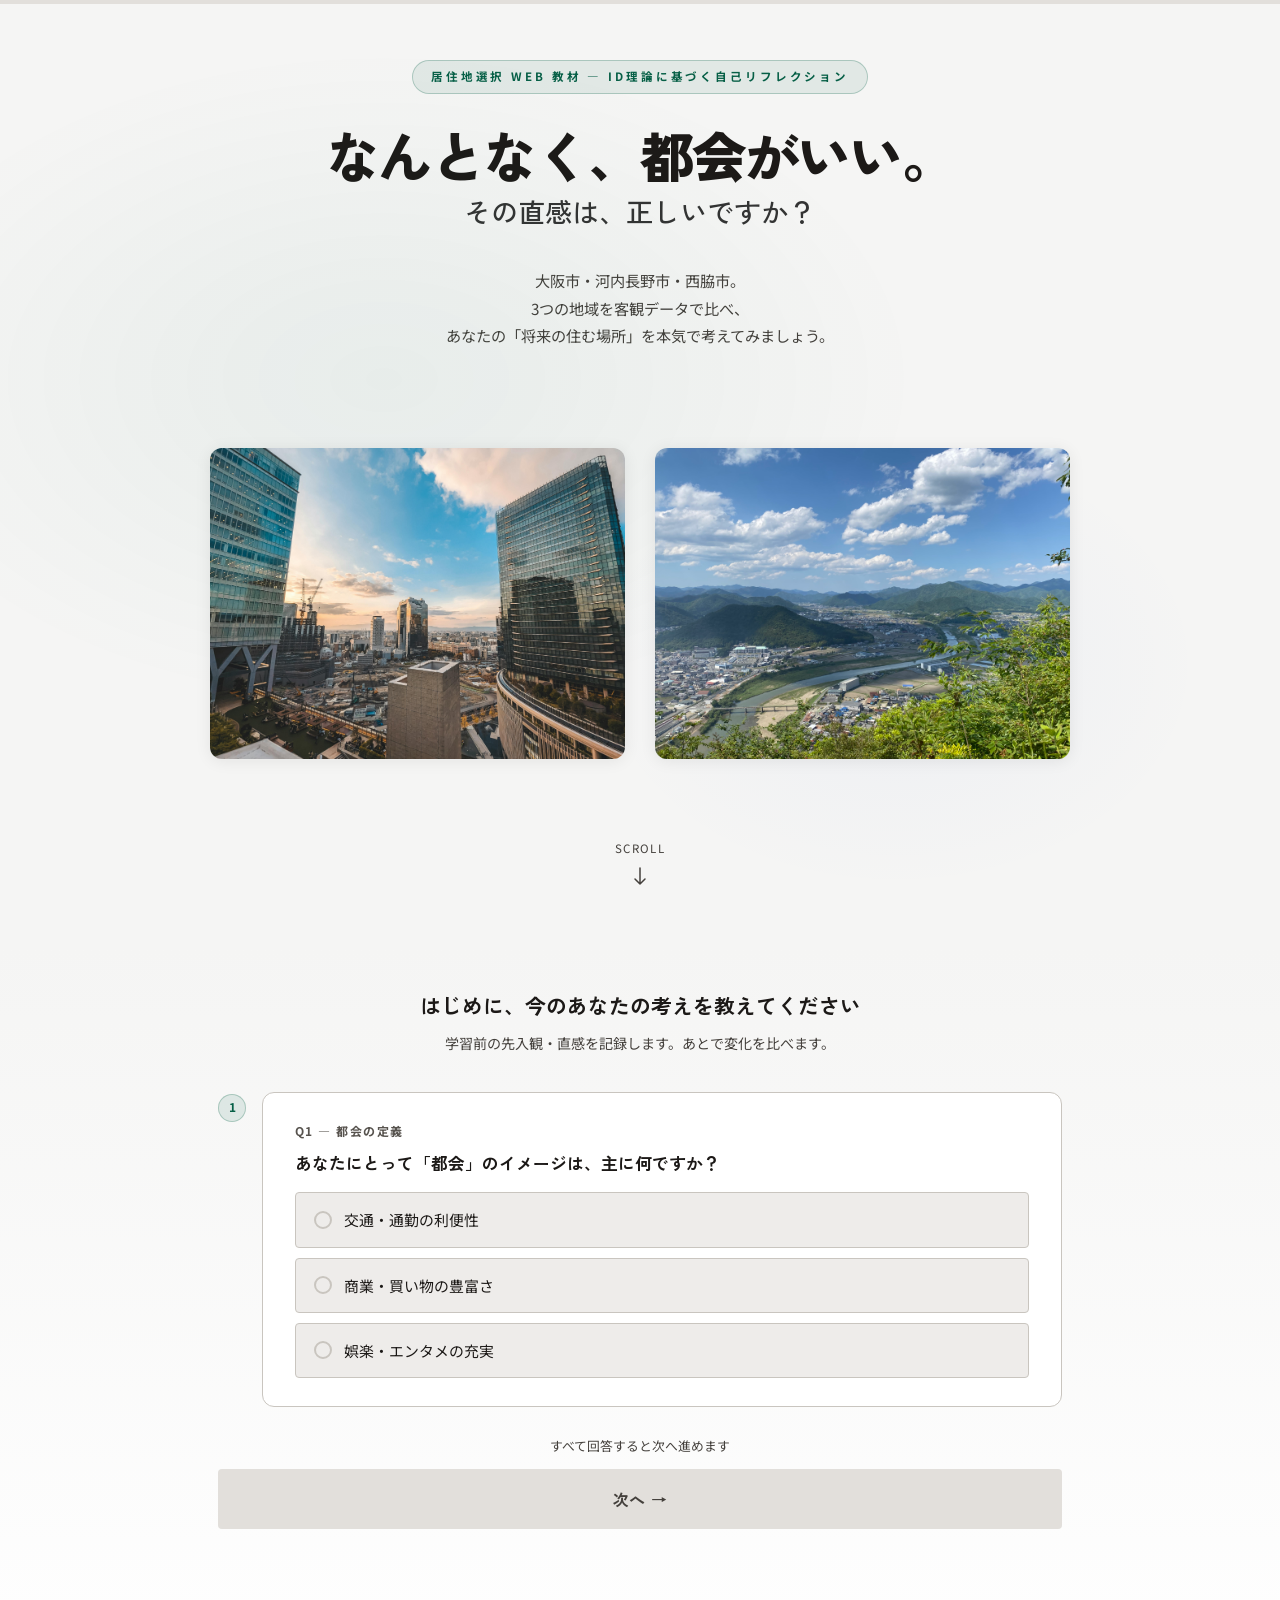
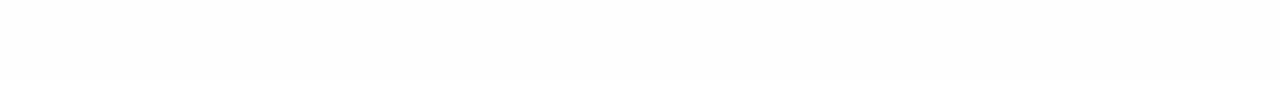
==== commit bfcc9ea9: "UI・UX改善：プログレスバー統一、クイズゲート、タイトル整備 - 全ページの上部プログレスバーを固定値に統一（スクロール連動を削除） - ch1/ch2 クイズ回答後にコンテンツを reveal-s" ====
--- a/ch1.html
+++ b/ch1.html
@@ -6,24 +6,6 @@
 <title>第1章：3つの地域を知る | 居住地選択シミュレーション</title>
 <link rel="stylesheet" href="style.css">
 <style>
-.timer-badge {
-  display: inline-flex;
-  align-items: center;
-  gap: 6px;
-  background: rgba(245,200,66,0.1);
-  border: 1px solid rgba(245,200,66,0.3);
-  color: var(--c-gold);
-  font-size: 0.78rem;
-  font-weight: 700;
-  padding: 5px 14px;
-  border-radius: 20px;
-  margin-top: 14px;
-}
-#timer-count {
-  font-family: 'Zen Kaku Gothic New', sans-serif;
-  font-size: 1rem;
-}
-
 .city-detail-section { margin-bottom: 28px; }
 .city-detail-section h3 {
   font-family: 'Zen Kaku Gothic New', sans-serif;
@@ -63,13 +45,6 @@
   border: none;
   border-top: 1px solid var(--c-border);
   margin: 24px 0;
-}
-
-.progress-note {
-  text-align: center;
-  font-size: 0.8rem;
-  color: var(--c-text-muted);
-  margin-top: 16px;
 }
 
 .ch1-tabs {
@@ -141,18 +116,12 @@
 </head>
 <body>
 
-<div class="progress-bar"><div class="progress-fill" style="width:16%"></div></div>
+<div class="progress-bar"><div class="progress-fill" style="width:50%"></div></div>
 
 <div class="chapter-header">
   <div class="chapter-tag">Chapter 1</div>
   <h1 class="chapter-title">3つの地域を<span>フラットに知る</span></h1>
   <p class="chapter-desc">先入観を交えず、まずは客観的なデータを確認しましょう。</p>
-  <div class="timer-badge" id="timer-badge">
-    <svg width="14" height="14" viewBox="0 0 24 24" fill="none" stroke="currentColor" stroke-width="2"><circle cx="12" cy="12" r="10"/><polyline points="12 6 12 12 16 14"/></svg>
-    <span id="timer-label">読了まで</span>
-    <span id="timer-count">10</span>
-    <span id="timer-unit">秒</span>
-  </div>
 </div>
 
 <div class="container">
@@ -160,6 +129,7 @@
   <!-- 直感クイズ -->
   <div class="card" id="predict-card">
     <div class="card-label">直感チェック — まず予測してみよう</div>
+    <p style="font-family:'Zen Kaku Gothic New',sans-serif;font-size:1.3rem;font-weight:700;color:var(--c-accent);margin-bottom:10px;letter-spacing:0.01em;">あなたの直感、正しい？</p>
     <h3>3都市のうち、<strong>社会人の平均年収が最も高い</strong>のはどこだと思いますか？</h3>
     <p style="color:var(--c-text-muted);font-size:0.85rem;margin-bottom:16px;">データを見る前に、直感で答えてください。</p>
     <div class="quiz-options" id="predict-btns">
@@ -171,7 +141,7 @@
   </div>
 
   <!-- CITY GRID -->
-  <div class="city-grid" id="city-grid-section" style="display:none">
+  <div class="city-grid reveal-section" id="city-grid-section">
     <!-- 大阪市 -->
     <div class="city-card osaka">
       <h3>大阪市</h3>
@@ -215,10 +185,10 @@
     </div>
   </div>
 
-  <hr class="section-divider" id="detail-divider" style="display:none">
+  <hr class="section-divider reveal-section" id="detail-divider">
 
   <!-- 詳細比較 -->
-  <div class="card" id="detail-card" style="display:none">
+  <div class="card reveal-section" id="detail-card">
     <div class="card-label">詳細比較</div>
     <h3>主要指標を並べてみると</h3>
     <table class="data-table">
@@ -275,7 +245,7 @@
   </div>
 
   <!-- 財務比較チャート -->
-  <div class="card">
+  <div class="card reveal-section" id="chart-card">
     <div class="card-label">財務データ可視化</div>
     <h3>数字をグラフで見る</h3>
     <div class="ch1-tabs" id="ch1-tabs">
@@ -288,14 +258,13 @@
   </div>
 
   <!-- 次章への好奇心テキスト -->
-  <div class="next-teaser">
+  <div class="next-teaser reveal-section" id="next-teaser-ch1">
     <div class="nt-label">▶ 次の章で明かされること</div>
     <strong>「年収が高い都市 = 手元にお金が残る都市」は本当でしょうか？</strong><br>
     年収のランキングは分かりました。では、なぜこれほどの逆転現象が起きるのか？次章でその<em>「生活コストのカラクリ」</em>を深掘りします。
   </div>
 
-  <p class="progress-note" id="progress-note">直感クイズに答えると、または10秒後に次へ進めます</p>
-
+  <p style="font-size:0.8rem;color:var(--c-text-muted);margin-top:16px;text-align:center;">すべて回答すると次へ進めます</p>
   <button id="btn_to_ch2" class="btn-primary" disabled>
     第2章：お金について深く考える →
   </button>
@@ -307,52 +276,6 @@
 const stored = localStorage.getItem('residence_study_log');
 if (!stored) { window.location.href = 'index.html'; }
 
-// ── ボタン解放管理
-let timerDone = false;
-let scrollDone = false;
-let quizDone  = false;
-let unlocked  = false;
-
-function unlock() {
-  if (unlocked) return;
-  unlocked = true;
-  const btn = document.getElementById('btn_to_ch2');
-  btn.disabled = false;
-  document.getElementById('progress-note').textContent = '次に進む準備ができました';
-  document.getElementById('timer-label').textContent = '';
-  document.getElementById('timer-count').textContent = '読了完了';
-  document.getElementById('timer-unit').textContent = '';
-}
-
-// 10秒カウントダウン（フォールバック）
-let count = 10;
-const display = document.getElementById('timer-count');
-const interval = setInterval(() => {
-  count--;
-  display.textContent = count;
-  if (count <= 0) {
-    clearInterval(interval);
-    timerDone = true;
-    document.getElementById('city-grid-section').style.display = '';
-    document.getElementById('detail-divider').style.display = '';
-    document.getElementById('detail-card').style.display = '';
-    unlock();
-  }
-}, 1000);
-
-// スクロール最下部検知
-window.addEventListener('scroll', () => {
-  if (scrollDone) return;
-  if (window.innerHeight + window.scrollY >= document.body.offsetHeight - 10) {
-    scrollDone = true;
-    clearInterval(interval);
-    document.getElementById('timer-count').textContent = '0';
-    document.getElementById('city-grid-section').style.display = '';
-    document.getElementById('detail-divider').style.display = '';
-    document.getElementById('detail-card').style.display = '';
-    unlock();
-  }
-});
 
 // ── 直感クイズ（年収予測）
 const CORRECT_PRED = 'pred_kawachi';
@@ -371,6 +294,9 @@
         b.querySelector('.quiz-icon').textContent = '×';
       }
     });
+
+    // クイズ回答でボタン解放
+    document.getElementById('btn_to_ch2').disabled = false;
 
     // 結果メッセージ表示
     const resEl = document.getElementById('predict-result');
@@ -389,16 +315,15 @@
       </div>`;
     }
 
-    // データセクション表示
-    document.getElementById('city-grid-section').style.display = '';
-    document.getElementById('detail-divider').style.display = '';
-    document.getElementById('detail-card').style.display = '';
-
-    // クイズ完了 → ボタン解放
-    quizDone = true;
-    clearInterval(interval);
-    document.getElementById('timer-count').textContent = '0';
-    unlock();
+    // クイズ回答後にコンテンツをフェードイン表示
+    const cityGrid = document.getElementById('city-grid-section');
+    cityGrid.style.display = 'grid';
+    document.getElementById('detail-divider').style.display = 'block';
+    document.getElementById('detail-card').style.display = 'block';
+    document.getElementById('chart-card').style.display = 'block';
+    document.getElementById('next-teaser-ch1').style.display = 'block';
+
+
   });
 });
 
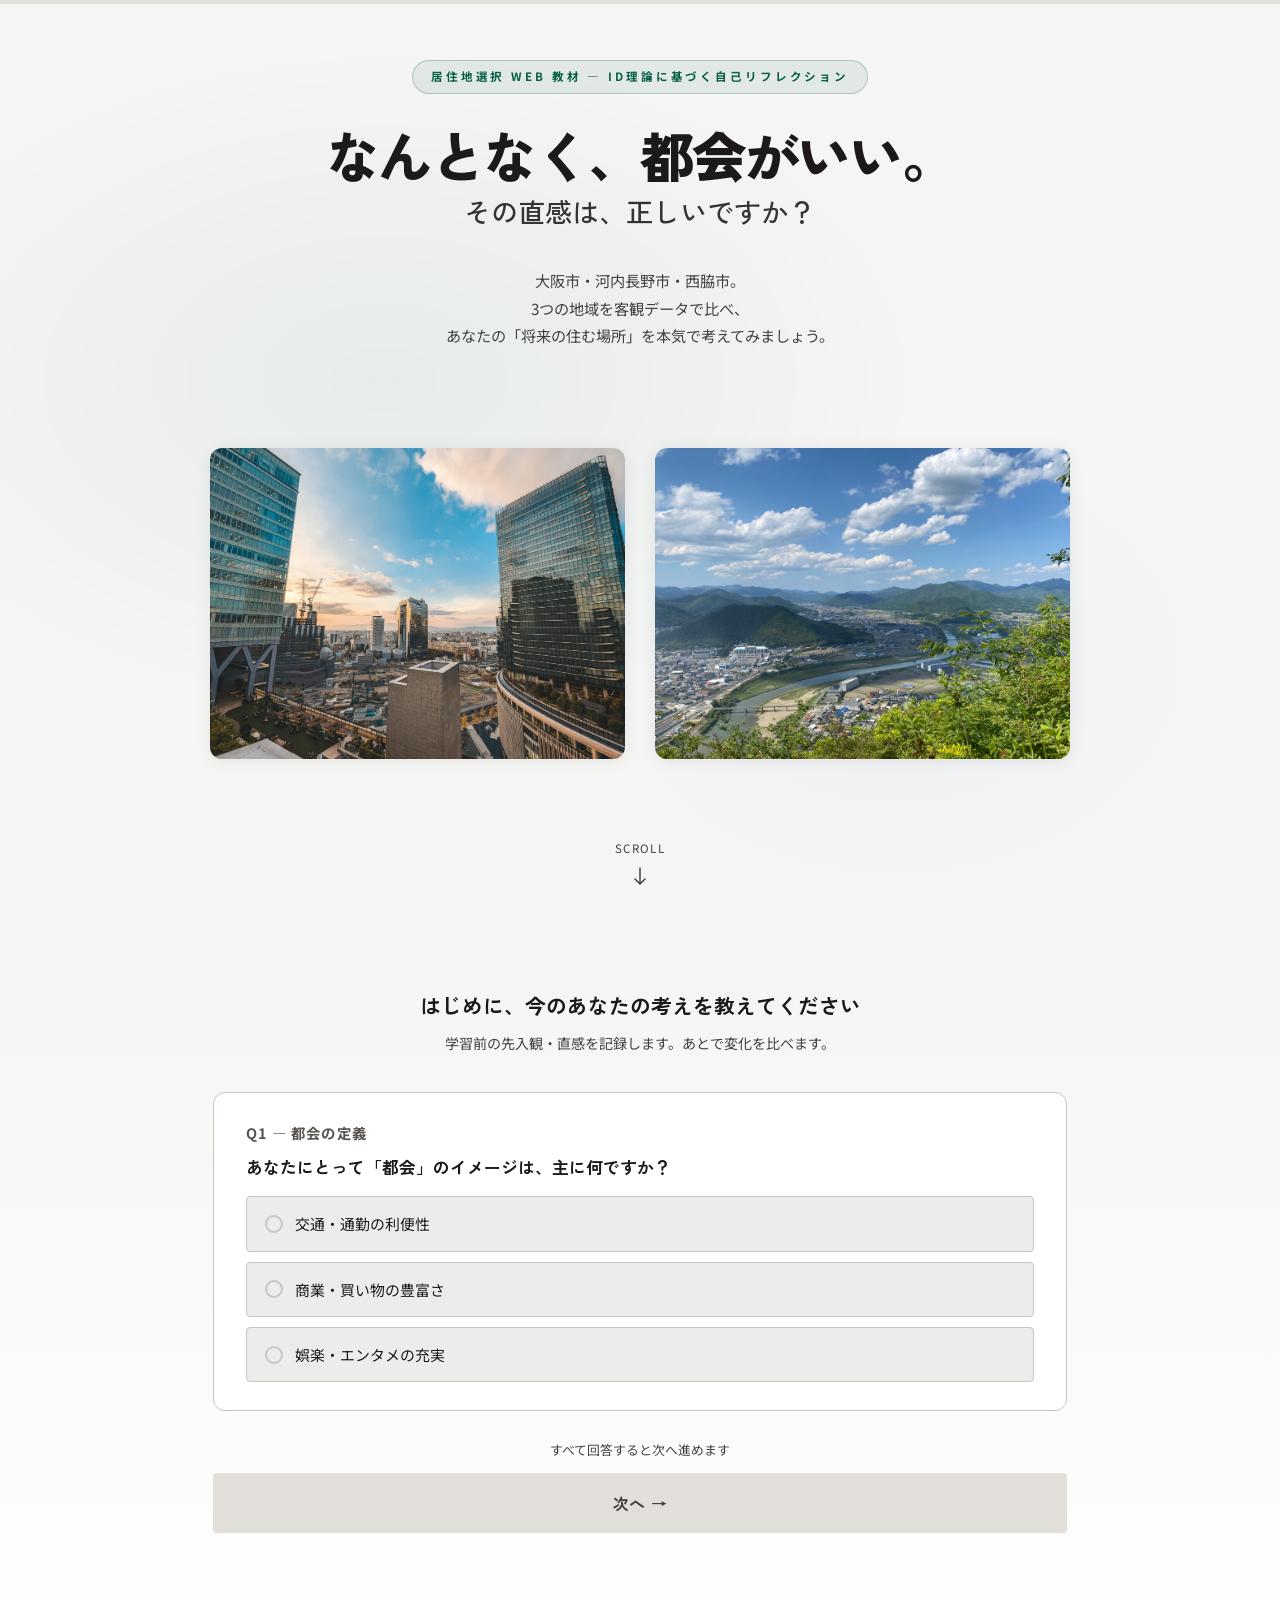
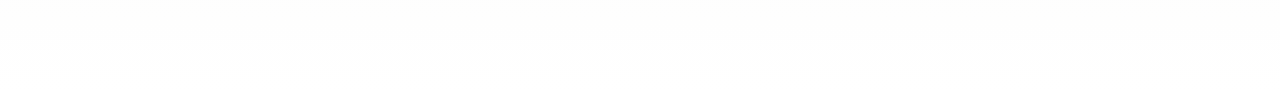
==== commit 32d65c19: "UI改善：都市カラー刷新・コントラスト修正・レスポンシブ対応 - 3都市カラーを刷新（大阪:#1A4A8A 河内長野:#3C7A3A 西脇:#B85C38） - 全ページの直書きRGBA値を新カラーに" ====
--- a/ch1.html
+++ b/ch1.html
@@ -38,8 +38,8 @@
   border-radius: 10px;
 }
 .pill-high { background: rgba(255,107,107,0.15); color: var(--c-accent2); }
-.pill-mid  { background: rgba(27,106,50,0.15); color: var(--c-kawachi); }
-.pill-low  { background: rgba(194,65,12,0.15); color: var(--c-nishiwaki); }
+.pill-mid  { background: rgba(60,122,58,0.15); color: var(--c-kawachi); }
+.pill-low  { background: rgba(184,92,56,0.15); color: var(--c-nishiwaki); }
 
 .section-divider {
   border: none;
--- a/style.css
+++ b/style.css
@@ -15,9 +15,9 @@
   --c-accent3: #059669;           /* 緑 — 正解・完了 */
   --c-cta-bright: #065F46;
   --c-cta-bright-alt: #7C3AED;
-  --c-osaka: #0055CC;             /* アーバン・ディープブルー — コントラスト比 5.2:1 */
-  --c-kawachi: #1B6A32;           /* フォレスト・ダークグリーン — コントラスト比 4.8:1 */
-  --c-nishiwaki: #C2410C;         /* テラコッタ・バーン — コントラスト比 4.6:1 */
+  --c-osaka: #1A4A8A;             /* 藍染ネイビー — 大阪・水都・堂島 */
+  --c-kawachi: #3C7A3A;           /* 若草グリーン — 里山・森・自然 */
+  --c-nishiwaki: #B85C38;         /* 播州織テラコッタ — 西脇の伝統織物 */
   --c-gold: #B45309;
   --r: 12px;
   --r-sm: 4px;
@@ -89,9 +89,23 @@
 
 /* ── CONTAINER ── */
 .container {
-  max-width: 900px;
+  width: 66.67%;
+  max-width: 1200px;
   margin: 0 auto;
-  padding: 0 28px 80px;
+  padding: 0 0 80px;
+}
+@media (max-width: 768px) {
+  .container {
+    width: auto;
+    padding: 0 20px 80px;
+  }
+  .form-step {
+    flex-direction: column !important;
+    gap: 8px !important;
+  }
+  .step-content {
+    width: 100%;
+  }
 }
 
 /* ── CARD ── */
@@ -103,9 +117,9 @@
   margin-bottom: 20px;
 }
 .card-label {
-  font-size: 0.75rem;
-  font-weight: 700;
-  letter-spacing: 0.12em;
+  font-size: 0.9rem;
+  font-weight: 700;
+  letter-spacing: 0.08em;
   text-transform: uppercase;
   color: var(--c-text-bright-muted);
   margin-bottom: 10px;
@@ -320,9 +334,9 @@
   display: inline-block;
   margin-bottom: 14px;
 }
-.osaka .city-tag { background: rgba(0,85,204,0.1); color: var(--c-osaka); }
-.kawachi .city-tag { background: rgba(27,106,50,0.1); color: var(--c-kawachi); }
-.nishiwaki .city-tag { background: rgba(194,65,12,0.1); color: var(--c-nishiwaki); }
+.osaka .city-tag { background: rgba(26,74,138,0.1); color: var(--c-osaka); }
+.kawachi .city-tag { background: rgba(60,122,58,0.1); color: var(--c-kawachi); }
+.nishiwaki .city-tag { background: rgba(184,92,56,0.1); color: var(--c-nishiwaki); }
 .city-stat {
   display: flex;
   align-items: baseline;
@@ -450,9 +464,9 @@
   border-bottom: 1px solid var(--c-border);
   text-align: center;
 }
-.comp-table th.osaka-h { background: rgba(0,85,204,0.12); color: var(--c-osaka); }
-.comp-table th.kawachi-h { background: rgba(27,106,50,0.12); color: var(--c-kawachi); }
-.comp-table th.nishiwaki-h { background: rgba(194,65,12,0.12); color: var(--c-nishiwaki); }
+.comp-table th.osaka-h { background: rgba(26,74,138,0.12); color: var(--c-osaka); }
+.comp-table th.kawachi-h { background: rgba(60,122,58,0.12); color: var(--c-kawachi); }
+.comp-table th.nishiwaki-h { background: rgba(184,92,56,0.12); color: var(--c-nishiwaki); }
 .comp-table td {
   padding: 11px 12px;
   border-bottom: 1px solid var(--c-border);
